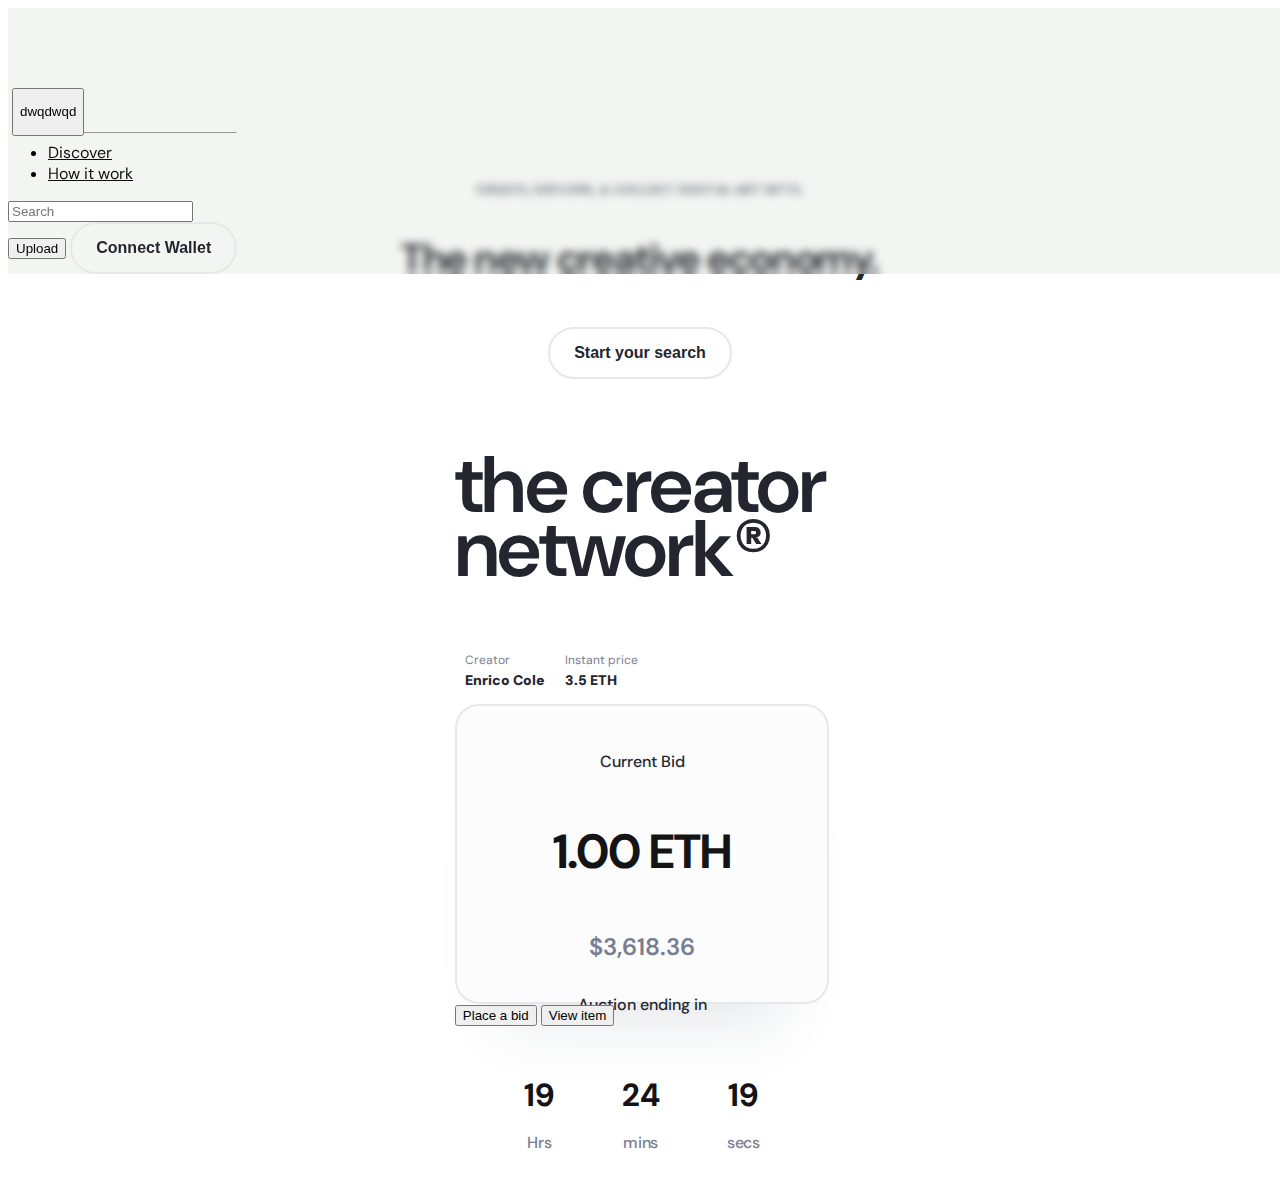
==== index.html @ a2cc5069 "burger menu" ====
<!doctype html>
<html lang="en">
<head>
    <meta charset="UTF-8">
    <meta name="viewport"
          content="width=device-width, user-scalable=no, initial-scale=1.0, maximum-scale=1.0, minimum-scale=1.0">
    <meta http-equiv="X-UA-Compatible" content="ie=edge">
    <title>Crypter</title>
    <link rel="stylesheet" href="css/bootstrap.min.css">
    <link href="https://fonts.googleapis.com/css2?family=DM+Sans:wght@400;500;700&family=Poppins:wght@100;200;300;400;500;600;700;800;900&display=swap" rel="stylesheet">
    <link rel="stylesheet" href="style.css">

</head>
<body>
<header>
    <div class="container">
        <div class="header">

        <nav class="navbar navbar-expand-md navbar-dark fixed-top ">
        <div class="container-fluid">
            <img src="./img/logo.svg" alt="">
            <button class="navbar-toggler " type="button"  data-bs-toggle="collapse" data-bs-target="#navbarCollapse" aria-controls="navbarCollapse" aria-expanded="false" aria-label="Toggle navigation" >
                <p class="p-2 bg-danger">dwqdwqd</p>
            </button>
            <div class="collapse navbar-collapse" id="navbarCollapse">
                <ul class="navbar-nav me-auto mb-2 mb-md-0">
                    <hr>
                    <li class="nav-item">
                        <a class="nav-link active" aria-current="page" href="#">Discover</a>
                    </li>
                    <li class="nav-item">
                        <a class="nav-link" href="#">How it work</a>
                    </li>

                </ul>
                <form class="d-flex" role="search">
                    <input class="form-control me-2" type="search" placeholder="Search" aria-label="Search">

                </form>
                <button type="button" class="btn m-2 btn-primary rounded-pill">Upload</button>
                <button type="button" class="btn-con btn-secondary rounded-pill">Connect Wallet</button>




            </div>
        </div>
    </nav>
        </div>

    </div>
</header>
<section id="hero">
    <div class="container">
        <div class="hero">
            <div class="hero--title mb-5">
               <p>Create, explore, & collect digital art NFTs.</p>
                <h1>The new creative economy.</h1>
                <button type="button" class="btn  rounded-pill"> Start your search</button>
            </div>
                <div class="row row-cols-1 row-cols-md-2 mb-3 text-center">
                    <div class="hero--blocks__img">
                        <img src="./img/hero.png" alt="">
                    </div>

                    <div class="col">
                        <div class=" hero--card">

                                        <h1>the creator <br>
                                            network®</h1>
                                        <div class="col--user p-4 ">

                                            <div class="col--user__users">
                                                <img src="img/hero-user.png" alt="">
                                                <p><span>Creator</span> <br>
                                                    Enrico Cole</p>


                                            </div>
                                            <div class="col--user__users">
                                                <img src="img/hero-logo-left.svg" alt="">
                                                <p><span>Instant price</span> <br>
                                                    3.5 ETH</p>


                                            </div>
                                        </div>
                                        <div class="col--currency">
                                            <h2>Current Bid</h2>
                                            <h3>1.00 ETH</h3>
                                            <h4>$3,618.36</h4>
                                            <h5>Auction ending in</h5>
                                            <div class="col--currency__current">
                                                <p>
                                                    19 <br>
                                                    <span>Hrs</span>

                                                </p>
                                                <p>
                                                    24 <br>
                                                    <span>mins</span>

                                                </p>
                                                <p>
                                                    19 <br>
                                                    <span>secs</span>

                                                </p>
                                            </div>


                                        </div>
                            <div class="d-grid gap-2 col-12 mx-auto">
                                <button class="btn btn-primary" type="button">Place a bid</button>
                                <button class="btn " type="button">View item</button>
                            </div>




                        </div>
                    </div>
                </div>
        </div>

    </div>
</section>




<script src="js/bootstrap.bundle.min.js"></script>
</body>
</html>
---- style.css ----
img {
  max-width: 100%;
}

body {
  font-family: "DM Sans", sans-serif;
}

.navbar-dark .navbar-nav .nav-link {
  color: rgba(0, 0, 0, 0.94);
}

.navbar-collapse {
  margin-top: -20px;
}

.show {
  transition: 0s;
  width: 100%;
  background: rgba(0, 0, 0, 0.14);
  backdrop-filter: blur(4px);
}

header {
  position: fixed;
  z-index: 99;
  width: 100%;
  background: rgba(173, 190, 166, 0.15);
  backdrop-filter: blur(4px);
  padding-top: 5rem;
  display: flex;
  align-items: center;
  justify-content: space-between;
}
header .container .header .btn-con {
  padding: 1em 1.5em;
  font-weight: 700;
  font-size: 1em;
  line-height: 16px;
  color: #23262F;
  border: 2px solid #E6E8EC;
  border-radius: 90px;
  background: transparent;
}
header .container .header--nav {
  display: flex;
  align-items: center;
  justify-content: center;
}
header .container .header--nav hr {
  width: 2px;
  height: 40px;
  background: #E6E8EC;
  border-radius: 2px;
}
header .container .header--nav a {
  text-decoration: none;
  color: #23262F;
  font-weight: 700;
  font-size: 14px;
  line-height: 16px;
}

#hero {
  padding-top: 10rem;
}
#hero .container .hero--title {
  display: flex;
  align-items: center;
  justify-content: center;
  flex-direction: column;
}
#hero .container .hero--title p {
  font-family: "Poppins", sans-serif;
  font-weight: 700;
  font-size: 0.8em;
  text-transform: uppercase;
  color: #777E91;
  margin-bottom: 0.5em;
}
#hero .container .hero--title h1 {
  font-weight: 700;
  font-size: 2.5em;
  text-align: center;
  letter-spacing: -0.01em;
  color: #23262F;
}
#hero .container .hero--title button {
  padding: 1em 1.5em;
  font-weight: 700;
  font-size: 1em;
  line-height: 16px;
  color: #23262F;
  border: 2px solid #E6E8EC;
  border-radius: 90px;
  background: transparent;
  margin-top: 1rem;
}
#hero .container .hero .col {
  display: flex;
  align-items: center;
  justify-content: flex-start;
  flex-direction: column;
}
#hero .container .hero .col--user {
  display: flex;
}
#hero .container .hero .col--user__users {
  display: flex;
  justify-content: center;
  align-items: flex-start;
}
#hero .container .hero .col--user__users p {
  font-weight: 900;
  font-size: 14px;
  color: #23262F;
  line-height: 20px;
  padding: 0px 10px;
}
#hero .container .hero .col--user__users p span {
  font-weight: 400;
  font-size: 12px;
  line-height: 20px;
  color: #777E91;
}
#hero .container .hero .col--currency {
  width: 100%;
  height: 296px;
  background: #FCFCFD;
  border: 2px solid #E6E8EC;
  box-shadow: 0 64px 64px -48px rgba(31, 47, 70, 0.12);
  border-radius: 24px;
}
#hero .container .hero .col--currency h2 {
  font-weight: 500;
  font-size: 16px;
  text-align: center;
  color: #23262F;
  padding-top: 2rem;
}
#hero .container .hero .col--currency h3 {
  font-weight: 700;
  font-size: 48px;
  text-align: center;
  letter-spacing: -0.02em;
  color: #141416;
}
#hero .container .hero .col--currency h4 {
  font-weight: 600;
  font-size: 24px;
  text-align: center;
  color: #777E91;
}
#hero .container .hero .col--currency h5 {
  font-weight: 500;
  font-size: 16px;
  text-align: center;
  color: #23262F;
}
#hero .container .hero .col--currency p {
  font-weight: 700;
  font-size: 32px;
  text-align: center;
  letter-spacing: -0.01em;
  color: #141416;
}
#hero .container .hero .col--currency p span {
  font-weight: 500;
  font-size: 16px;
  text-align: center;
  color: #777E91;
}
#hero .container .hero .col--currency__current {
  display: flex;
  align-items: center;
  justify-content: space-evenly;
}
#hero .container .hero--card h1 {
  font-weight: 600;
  font-size: 5rem;
  line-height: 64px;
  letter-spacing: -0.02em;
  color: #23262F;
}

/*# sourceMappingURL=style.css.map */
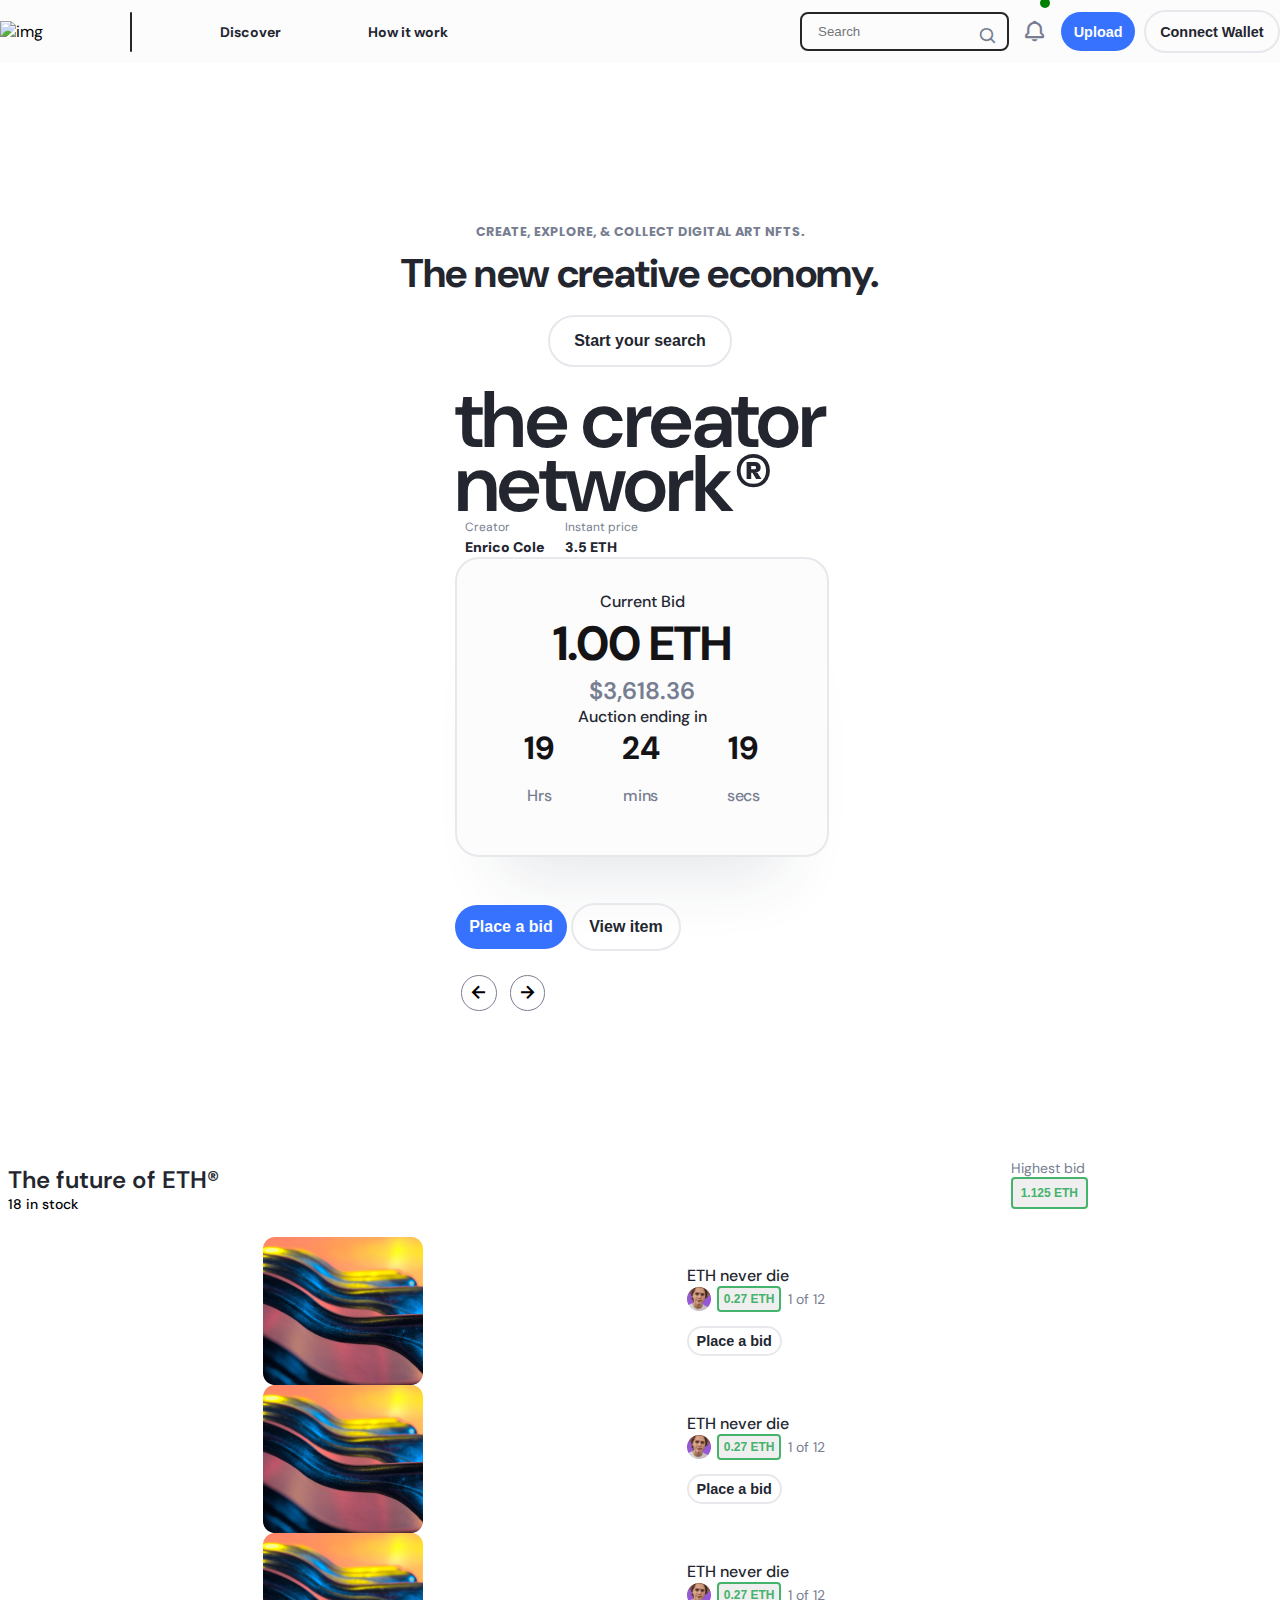
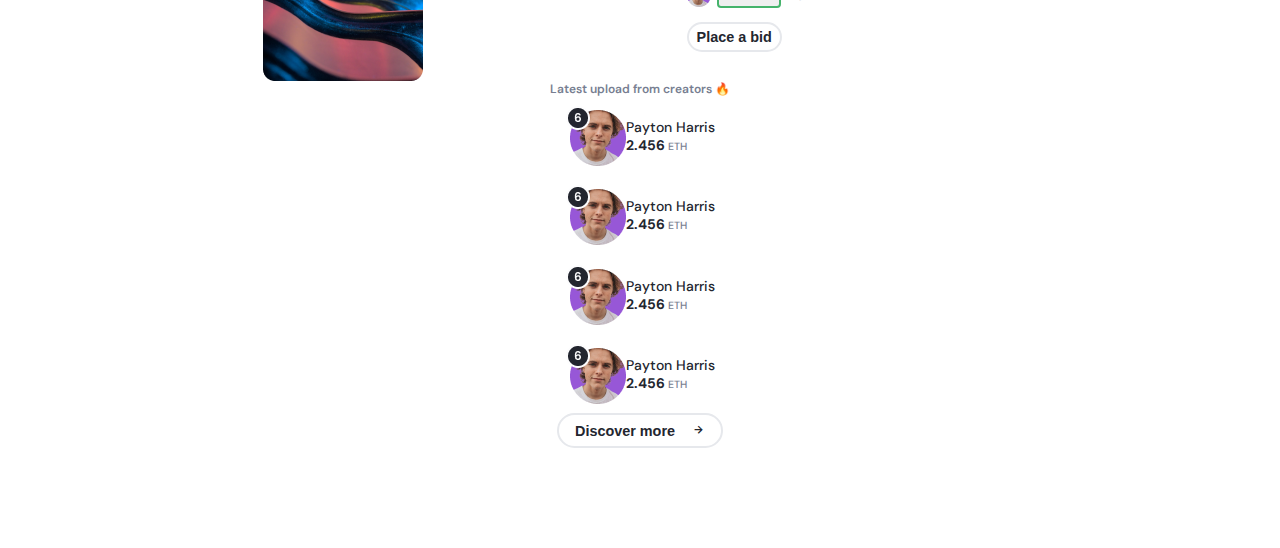
==== commit bf87b86d: "new section" ====
--- a/index.html
+++ b/index.html
@@ -7,47 +7,37 @@
     <meta http-equiv="X-UA-Compatible" content="ie=edge">
     <title>Crypter</title>
     <link rel="stylesheet" href="css/bootstrap.min.css">
+    <link href='https://unpkg.com/boxicons@2.1.4/css/boxicons.min.css' rel='stylesheet'>
     <link href="https://fonts.googleapis.com/css2?family=DM+Sans:wght@400;500;700&family=Poppins:wght@100;200;300;400;500;600;700;800;900&display=swap" rel="stylesheet">
     <link rel="stylesheet" href="style.css">
 
 </head>
 <body>
-<header>
+<header id="header">
     <div class="container">
         <div class="header">
-
-        <nav class="navbar navbar-expand-md navbar-dark fixed-top ">
-        <div class="container-fluid">
-            <img src="./img/logo.svg" alt="">
-            <button class="navbar-toggler " type="button"  data-bs-toggle="collapse" data-bs-target="#navbarCollapse" aria-controls="navbarCollapse" aria-expanded="false" aria-label="Toggle navigation" >
-                <p class="p-2 bg-danger">dwqdwqd</p>
-            </button>
-            <div class="collapse navbar-collapse" id="navbarCollapse">
-                <ul class="navbar-nav me-auto mb-2 mb-md-0">
+            <div class="header--left">
+                <img src="./img/logo.svg    " alt="img">
+                <hr>
+                <a href="">Discover</a>
+                <a href="">How it work</a>
+            </div>
+
+            <div class="header--nav">
+                <div class="header--nav__input" >
+                    <input type="text"  placeholder="Search">
+                    <i class='bx bx-search'></i>
+
+                </div>
+                <div class="header--nav__bell">
+                    <i class='bx bx-bell' ></i>
                     <hr>
-                    <li class="nav-item">
-                        <a class="nav-link active" aria-current="page" href="#">Discover</a>
-                    </li>
-                    <li class="nav-item">
-                        <a class="nav-link" href="#">How it work</a>
-                    </li>
-
-                </ul>
-                <form class="d-flex" role="search">
-                    <input class="form-control me-2" type="search" placeholder="Search" aria-label="Search">
-
-                </form>
-                <button type="button" class="btn m-2 btn-primary rounded-pill">Upload</button>
-                <button type="button" class="btn-con btn-secondary rounded-pill">Connect Wallet</button>
-
-
-
-
-            </div>
-        </div>
-    </nav>
-        </div>
-
+                </div>
+                <button class="header--nav__btn1">Upload</button>
+                <button class="header--nav__btn2">Connect Wallet</button>
+
+            </div>
+        </div>
     </div>
 </header>
 <section id="hero">
@@ -111,9 +101,13 @@
 
                                         </div>
                             <div class="d-grid gap-2 col-12 mx-auto">
-                                <button class="btn btn-primary" type="button">Place a bid</button>
-                                <button class="btn " type="button">View item</button>
+                                <button class="hero--card__btn1 ">Place a bid</button>
+                                <button class="hero--card__btn2 ">View item</button>
                             </div>
+                            <div class="hero--card__bx col-12 mx-auto ">
+                                <i class='bx bx-left-arrow-alt'></i>
+                                <i class='bx bx-right-arrow-alt' ></i>
+                            </div>
 
 
 
@@ -124,6 +118,131 @@
         </div>
 
     </div>
+</section>
+
+<section id="blocks">
+<div class="container">
+    <div class="row blocks ">
+
+        <div class="col-xl-5 col-md-12	col-lg-6 col-md-12  blocks--block1">
+            <img src="./img/block-1.png" alt="">
+            <div class="blocks--block1__user">
+                <div class="blocks--block1__user--users">
+                    <img src="img/hero-user.png" alt="">
+                    <div>
+                    <h1>The future of ETH®</h1>
+                    <h2>18 in stock</h2>
+                    </div>
+                </div>
+                <div class="blocks--block1__user--btn">
+                    <h6>Highest bid</h6>
+                    <button>1.125 ETH</button>
+                </div>
+
+
+
+            </div>
+
+        </div>
+            <div class="col-xl-4 col-lg-6 col-md-12 blocks--block2">
+                <div class="blocks--block2__cards d-flex">
+                    <img src="./img/block-2.png" alt="">
+                    <div class="blocks--block2__cards--card ">
+                        <h3>ETH never die</h3>
+                        <div class="blocks--block2__cards--card__flex  ">
+                            <img src="./img/block-card1.png" alt="">
+                            <button>0.27 ETH</button>
+                            <p>1 of 12</p>
+                        </div>
+                        <button class="btnEth-card">Place a bid</button>
+
+                    </div>
+
+
+                </div>
+                <div class="blocks--block2__cards mt-4 mb-4  d-flex">
+                    <img src="./img/block-2.png" alt="">
+                    <div class="blocks--block2__cards--card ">
+                        <h3>ETH never die</h3>
+                        <div class="blocks--block2__cards--card__flex  ">
+                            <img src="./img/block-card1.png" alt="">
+                            <button>0.27 ETH</button>
+                            <p>1 of 12</p>
+                        </div>
+                        <button class="btnEth-card">Place a bid</button>
+
+                    </div>
+
+
+                </div>
+                <div class="blocks--block2__cards d-flex">
+                    <img src="./img/block-2.png" alt="">
+                    <div class="blocks--block2__cards--card ">
+                        <h3>ETH never die</h3>
+                        <div class="blocks--block2__cards--card__flex  ">
+                            <img src="./img/block-card1.png" alt="">
+                            <button>0.27 ETH</button>
+                            <p>1 of 12</p>
+                        </div>
+                        <button class="btnEth-card">Place a bid</button>
+
+                    </div>
+
+
+                </div>
+
+
+            </div>
+
+            <div class="col-xl-3 col-lg-12 col-md-12">
+                <div class="blocks--block3">
+                    <h5>Latest upload from creators 🔥</h5>
+                    <div class="blocks--block3__cards">
+                        <img src="./img/blocks-block3-1.png" alt="">
+                        <div class="m-lg-3">
+                            <p>Payton Harris</p>
+                            <h6>2.456 <span>ETH</span></h6>
+                        </div>
+
+
+                        </div>
+                    <div class="blocks--block3__cards">
+                        <img src="./img/blocks-block3-1.png" alt="">
+                        <div class="m-lg-3">
+                            <p>Payton Harris</p>
+                            <h6>2.456 <span>ETH</span></h6>
+                        </div>
+
+                    </div>
+                    <div class="blocks--block3__cards">
+                        <img src="./img/blocks-block3-1.png" alt="">
+                        <div class="m-lg-3">
+                            <p>Payton Harris</p>
+                            <h6>2.456 <span>ETH</span></h6>
+                        </div>
+
+                    </div>
+                    <div class="blocks--block3__cards">
+                        <img src="./img/blocks-block3-1.png" alt="">
+                        <div class="m-lg-3">
+                            <p>Payton Harris</p>
+                            <h6>2.456 <span>ETH</span></h6>
+                        </div>
+
+                    </div>
+                    <button>Discover more <i class='bx bx-right-arrow-alt'></i></button>
+
+                </div>
+                </div>
+            </div>
+        </div>
+
+
+
+    </div>
+</div>
+
+
 </section>
 
 
--- a/style.css
+++ b/style.css
@@ -1,64 +1,124 @@
+* {
+  margin: 0;
+  padding: 0;
+  border: none;
+}
+
+a {
+  text-decoration: none;
+}
+
+body {
+  font-family: "DM Sans", sans-serif;
+  overflow-x: hidden;
+}
+
+button {
+  cursor: pointer;
+}
+
+input {
+  outline: none;
+}
+
+html {
+  scroll-behavior: smooth;
+}
+
 img {
   max-width: 100%;
 }
 
-body {
-  font-family: "DM Sans", sans-serif;
-}
-
-.navbar-dark .navbar-nav .nav-link {
-  color: rgba(0, 0, 0, 0.94);
-}
-
-.navbar-collapse {
-  margin-top: -20px;
-}
-
-.show {
-  transition: 0s;
-  width: 100%;
-  background: rgba(0, 0, 0, 0.14);
-  backdrop-filter: blur(4px);
-}
-
-header {
-  position: fixed;
-  z-index: 99;
-  width: 100%;
-  background: rgba(173, 190, 166, 0.15);
-  backdrop-filter: blur(4px);
-  padding-top: 5rem;
+img {
+  max-width: 100%;
+}
+
+#header {
+  background: #FCFCFD;
+}
+#header .container .header {
+  padding: 10px 0;
   display: flex;
   align-items: center;
   justify-content: space-between;
 }
-header .container .header .btn-con {
-  padding: 1em 1.5em;
-  font-weight: 700;
-  font-size: 1em;
-  line-height: 16px;
-  color: #23262F;
-  border: 2px solid #E6E8EC;
-  border-radius: 90px;
-  background: transparent;
-}
-header .container .header--nav {
-  display: flex;
-  align-items: center;
-  justify-content: center;
-}
-header .container .header--nav hr {
+#header .container .header--left {
+  display: flex;
+  align-items: center;
+  justify-content: space-between;
+  width: 28rem;
+}
+#header .container .header--left hr {
   width: 2px;
   height: 40px;
-  background: #E6E8EC;
+  background: rgba(0, 0, 0, 0.85);
   border-radius: 2px;
 }
-header .container .header--nav a {
-  text-decoration: none;
+#header .container .header--left a {
   color: #23262F;
   font-weight: 700;
   font-size: 14px;
   line-height: 16px;
+}
+#header .container .header--nav {
+  display: flex;
+  align-items: center;
+  justify-content: space-between;
+  width: 30rem;
+}
+#header .container .header--nav__input {
+  position: relative;
+}
+#header .container .header--nav__input input {
+  background: transparent;
+  border: 2px solid rgba(0, 0, 0, 0.85);
+  border-radius: 8px;
+  padding: 10px 12px 10px 16px;
+}
+#header .container .header--nav__input .bx {
+  color: #777E91;
+  font-size: 20px;
+  position: absolute;
+  right: 11px;
+  top: 14px;
+}
+#header .container .header--nav__bell {
+  margin: 0px 5px;
+  position: relative;
+  display: flex;
+  align-items: center;
+  justify-content: center;
+}
+#header .container .header--nav__bell hr {
+  position: absolute;
+  top: -21px;
+  left: 18px;
+  width: 10px;
+  height: 10px;
+  background: green;
+  border-radius: 50%;
+}
+#header .container .header--nav__bell .bx {
+  color: #777E91;
+  font-size: 25px;
+}
+#header .container .header--nav__btn1 {
+  padding: 0.8em 0.9em;
+  background: #3772FF;
+  border-radius: 90px;
+  font-weight: 700;
+  font-size: 0.9em;
+  color: #FCFCFD;
+}
+#header .container .header--nav__btn2 {
+  font-weight: 700;
+  font-size: 0.9em;
+  color: #23262F;
+  padding: 0;
+  border: 2px solid #E6E8EC;
+  border-radius: 90px;
+  background: transparent;
+  padding: 0.8em 1em;
 }
 
 #hero {
@@ -174,6 +234,42 @@
   display: flex;
   align-items: center;
   justify-content: space-evenly;
+}
+#hero .container .hero--card__btn1 {
+  padding: 0.8em 0.9em;
+  background: #3772FF;
+  border-radius: 90px;
+  font-weight: 700;
+  font-size: 0.9em;
+  color: #FCFCFD;
+  font-size: 1rem;
+  margin-top: 3rem;
+}
+#hero .container .hero--card__btn2 {
+  font-weight: 700;
+  font-size: 0.9em;
+  color: #23262F;
+  padding: 0;
+  border: 2px solid #E6E8EC;
+  border-radius: 90px;
+  background: transparent;
+  padding: 0.8em 1em;
+  font-size: 1rem;
+  margin-top: 0.4rem;
+}
+#hero .container .hero--card__bx {
+  display: flex;
+  align-items: flex-start;
+  justify-content: flex-start;
+  margin-top: 1.5rem;
+}
+#hero .container .hero--card__bx i {
+  padding: 0.3rem 0.3rem;
+  border: 1px solid #777E91;
+  font-size: 1.5rem;
+  background: transparent;
+  border-radius: 50%;
+  margin: 0px 0.4rem;
 }
 #hero .container .hero--card h1 {
   font-weight: 600;
@@ -183,4 +279,153 @@
   color: #23262F;
 }
 
+#blocks .container .blocks {
+  margin: 100px 0;
+}
+#blocks .container .blocks--block1__user {
+  display: flex;
+  align-items: center;
+  justify-content: space-between;
+  width: 85%;
+}
+#blocks .container .blocks--block1__user--users {
+  display: flex;
+  align-items: center;
+}
+#blocks .container .blocks--block1__user--users div {
+  margin: 0 0 1.5rem 0.5rem;
+}
+#blocks .container .blocks--block1__user--users div h1 {
+  font-weight: 600;
+  font-size: 1.5rem;
+  color: #23262F;
+  margin-top: 2rem;
+}
+#blocks .container .blocks--block1__user--users div h2 {
+  font-weight: 500;
+  font-size: 0.875rem;
+}
+#blocks .container .blocks--block1__user--btn h6 {
+  font-weight: 400;
+  font-size: 0.875rem;
+  color: #777E91;
+}
+#blocks .container .blocks--block1__user--btn button {
+  font-weight: 700;
+  font-size: 12px;
+  line-height: 12px;
+  text-transform: uppercase;
+  color: #45B36B;
+  border: 2px solid #45B36B;
+  border-radius: 4px;
+  padding: 0.3rem;
+  padding: 0.5rem;
+}
+#blocks .container .blocks--block2__cards {
+  display: flex;
+  align-items: center;
+  justify-content: space-around;
+  justify-content: space-evenly;
+  width: 85%;
+}
+#blocks .container .blocks--block2__cards--card {
+  display: flex;
+  align-items: center;
+  justify-content: center;
+  flex-direction: column;
+  align-items: flex-start;
+}
+#blocks .container .blocks--block2__cards--card h3 {
+  font-weight: 500;
+  font-size: 1rem;
+  color: #23262F;
+}
+#blocks .container .blocks--block2__cards--card__flex {
+  padding: 0 0 0.9rem 0;
+  display: flex;
+  align-items: center;
+  justify-content: center;
+}
+#blocks .container .blocks--block2__cards--card__flex button {
+  font-weight: 700;
+  font-size: 12px;
+  line-height: 12px;
+  text-transform: uppercase;
+  color: #45B36B;
+  border: 2px solid #45B36B;
+  border-radius: 4px;
+  padding: 0.3rem;
+  padding: 0.3rem;
+  margin: 0 0.4rem;
+}
+#blocks .container .blocks--block2__cards--card__flex p {
+  margin-bottom: 0rem;
+  font-weight: 400;
+  font-size: 0.875rem;
+  color: #777E91;
+}
+#blocks .container .blocks--block2__cards--card .btnEth-card:hover {
+  background: #0a53be;
+  color: white;
+}
+#blocks .container .blocks--block2__cards--card .btnEth-card {
+  font-weight: 700;
+  font-size: 0.9em;
+  color: #23262F;
+  padding: 0;
+  border: 2px solid #E6E8EC;
+  border-radius: 90px;
+  background: transparent;
+  padding: 0.3rem 0.5rem;
+}
+#blocks .container .blocks--block3 {
+  display: flex;
+  align-items: center;
+  justify-content: center;
+  flex-direction: column;
+}
+#blocks .container .blocks--block3 h5 {
+  font-weight: 600;
+  font-size: 0.75em;
+  color: #777E91;
+}
+#blocks .container .blocks--block3__cards {
+  display: flex;
+  align-items: center;
+  justify-content: center;
+  margin: 0.6rem 0;
+}
+#blocks .container .blocks--block3__cards div p {
+  font-weight: 500;
+  font-size: 0.875em;
+  color: #23262F;
+  margin-bottom: 0;
+}
+#blocks .container .blocks--block3__cards div h6 {
+  font-weight: 700;
+  font-size: 0.875em;
+  color: #23262F;
+}
+#blocks .container .blocks--block3__cards div h6 span {
+  font-weight: 500;
+  font-size: 0.75em;
+  color: #777E91;
+}
+#blocks .container .blocks--block3 button {
+  display: flex;
+  align-items: center;
+  justify-content: space-between;
+  font-weight: 700;
+  font-size: 0.9em;
+  color: #23262F;
+  padding: 0;
+  border: 2px solid #E6E8EC;
+  border-radius: 90px;
+  background: transparent;
+  padding: 0.5em 1.1em;
+}
+#blocks .container .blocks--block3 button i {
+  margin-left: 1rem;
+}
+
 /*# sourceMappingURL=style.css.map */
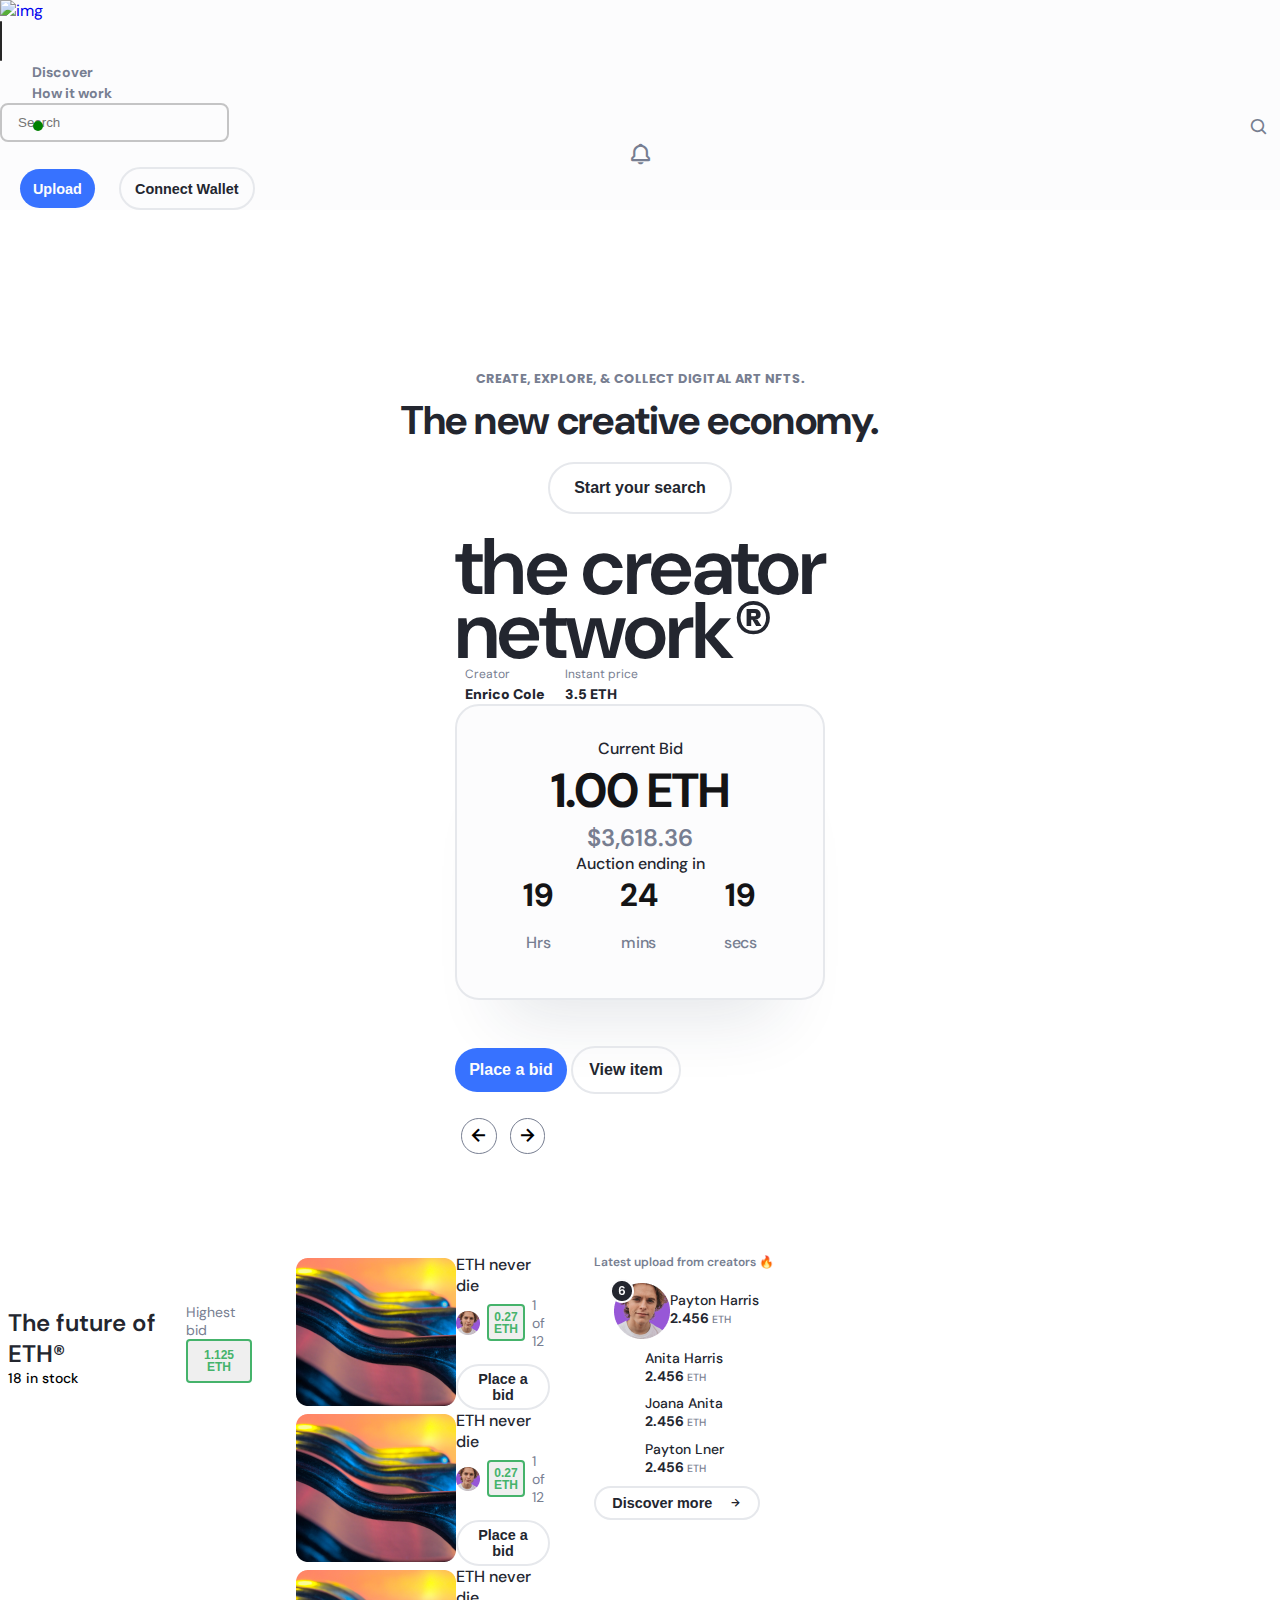
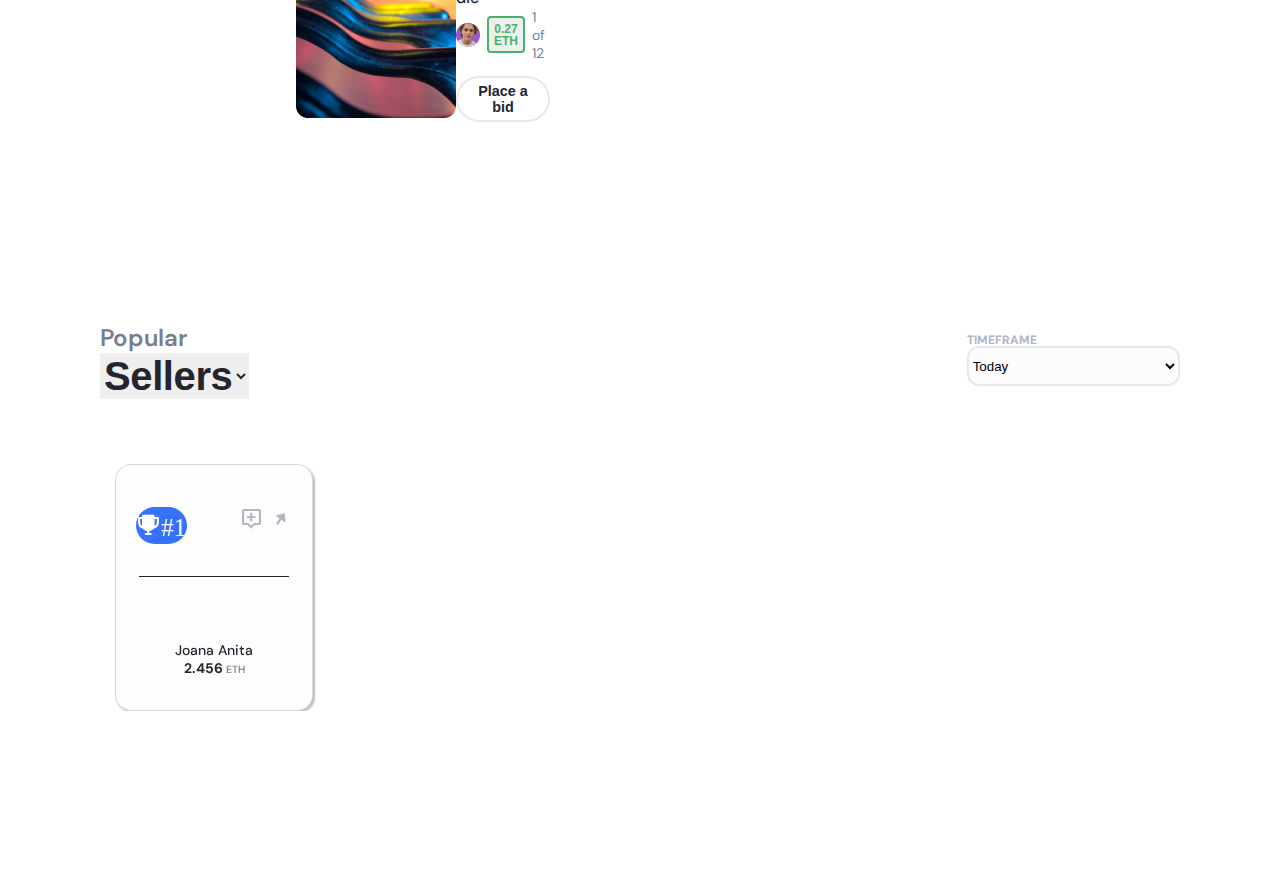
==== commit ebc73213: "new section" ====
--- a/index.html
+++ b/index.html
@@ -9,34 +9,51 @@
     <link rel="stylesheet" href="css/bootstrap.min.css">
     <link href='https://unpkg.com/boxicons@2.1.4/css/boxicons.min.css' rel='stylesheet'>
     <link href="https://fonts.googleapis.com/css2?family=DM+Sans:wght@400;500;700&family=Poppins:wght@100;200;300;400;500;600;700;800;900&display=swap" rel="stylesheet">
+    <link rel="stylesheet" href="https://cdn.jsdelivr.net/npm/swiper@9/swiper-bundle.min.css" />
     <link rel="stylesheet" href="style.css">
+    <link rel="stylesheet" href="media.css">
+
 
 </head>
 <body>
+
 <header id="header">
-    <div class="container">
-        <div class="header">
-            <div class="header--left">
-                <img src="./img/logo.svg    " alt="img">
-                <hr>
-                <a href="">Discover</a>
-                <a href="">How it work</a>
-            </div>
-
-            <div class="header--nav">
-                <div class="header--nav__input" >
-                    <input type="text"  placeholder="Search">
-                    <i class='bx bx-search'></i>
-
-                </div>
-                <div class="header--nav__bell">
-                    <i class='bx bx-bell' ></i>
-                    <hr>
-                </div>
-                <button class="header--nav__btn1">Upload</button>
-                <button class="header--nav__btn2">Connect Wallet</button>
-
-            </div>
+            <nav class="navbar navbar-expand-md navbar-dark" aria-label="Fourth navbar example">
+                <div class="container-fluid">
+                    <a class="navbar-brand" href="#"> <img src="./img/logo.svg" alt="img"></a>
+                    <button class="navbar-toggler" type="button" data-bs-toggle="collapse" data-bs-target="#navbarsExample04" aria-controls="navbarsExample04" aria-expanded="false" aria-label="Toggle navigation">
+                        <span class="navbar-toggler-icon"></span>
+                    </button>
+                    <div class="collapse navbar-collapse" id="navbarsExample04">
+                        <hr class="navbar__hr" >
+
+                        <ul class="navbar-nav me-auto mb-2 mb-md-0">
+                            <li class="navbar--nav">
+                                <a href="#">Discover</a>
+                            </li>
+                            <li class="navbar--nav">
+                                <a href="#">How it work</a>
+                            </li>
+                        </ul>
+
+
+
+                        <div class="navbar--input" >
+                         <input type="text" placeholder="Search">
+                         <i class='bx bx-search'></i>
+                         </div>
+                        <div class="navbar--bell">
+                            <i class='bx bx-bell' ></i>
+                            <hr>
+                        </div>
+
+                        <button class="navbar__btn1">Upload</button>
+                        <button class="navbar__btn2">Connect Wallet</button>
+                    </div>
+                </div>
+            </nav>
+
+
         </div>
     </div>
 </header>
@@ -71,6 +88,7 @@
                                                 <img src="img/hero-logo-left.svg" alt="">
                                                 <p><span>Instant price</span> <br>
                                                     3.5 ETH</p>
+
 
 
                                             </div>
@@ -119,7 +137,6 @@
 
     </div>
 </section>
-
 <section id="blocks">
 <div class="container">
     <div class="row blocks ">
@@ -193,9 +210,8 @@
 
 
             </div>
-
-            <div class="col-xl-3 col-lg-12 col-md-12">
-                <div class="blocks--block3">
+            <div class=" col-xl-3 col-lg-12 col-md-12 blocks--block3">
+                <div >
                     <h5>Latest upload from creators 🔥</h5>
                     <div class="blocks--block3__cards">
                         <img src="./img/blocks-block3-1.png" alt="">
@@ -207,25 +223,25 @@
 
                         </div>
                     <div class="blocks--block3__cards">
-                        <img src="./img/blocks-block3-1.png" alt="">
+                        <img src="./img/blocks-block3-2.png" alt="">
                         <div class="m-lg-3">
-                            <p>Payton Harris</p>
+                            <p>Anita Harris</p>
                             <h6>2.456 <span>ETH</span></h6>
                         </div>
 
                     </div>
                     <div class="blocks--block3__cards">
-                        <img src="./img/blocks-block3-1.png" alt="">
+                        <img src="./img/blocks-block3-3.png" alt="">
                         <div class="m-lg-3">
-                            <p>Payton Harris</p>
+                            <p>Joana Anita</p>
                             <h6>2.456 <span>ETH</span></h6>
                         </div>
 
                     </div>
                     <div class="blocks--block3__cards">
-                        <img src="./img/blocks-block3-1.png" alt="">
+                        <img src="./img/blocks-block3-4.png" alt="">
                         <div class="m-lg-3">
-                            <p>Payton Harris</p>
+                            <p>Payton Lner</p>
                             <h6>2.456 <span>ETH</span></h6>
                         </div>
 
@@ -244,10 +260,140 @@
 
 
 </section>
+<section id="popular">
+    <div class="container">
+        <div class="popular">
+            <div class="popular--title  ">
+                <div class="popular--title__sellers  ">
+                    <h2>Popular</h2>
+                    <select>
+                        <option>Sellers</option>
+                    </select>
+                </div>
+            <div class="popular--title__select  " >
+                <h2>timeframe</h2>
+                <select>
+                    <option>Today</option>
+                </select>
+
+        </div>
+    </div>
+            <div class="popular--card ">
+                <div class="swiper mySwiper">
+                    <div class="swiper-wrapper">
+                        <div class="swiper-slide">
+                            <div class="popular--card__cards ">
+                            <div class="popular--card__cards--i">
+                                <i class='bx bxs-trophy text-light fs-6'>#1</i>
+                                <div>
+                                    <i class='bx bx-message-alt-add m-l'></i>
+                                    <i class='bx bxs-up-arrow-alt' ></i>
+                                </div>
+                            </div>
+                            <hr>
+                            <img src="./img/popular--1.png" alt="">
+                            <div class="m-lg-3">
+                                <p>Joana Anita</p>
+                                <h6>2.456 <span>ETH</span></h6>
+                            </div>
+                        </div></div>
+                        <div class="swiper-slide">
+                            <div class="popular--card__cards ">
+                            <div class="popular--card__cards--i">
+                                <i class='bx bx-color text-light fs-6'>#2</i>
+                                <div>
+                                    <i class='bx bx-message-alt-add m-l'></i>
+                                    <i class='bx bxs-up-arrow-alt' ></i>
+                                </div>
+                            </div>
+                            <hr>
+                            <img src="./img/popular--2.png" alt="">
+                            <div class="m-lg-3">
+                                <p>Joana Anita</p>
+                                <h6>2.456 <span>ETH</span></h6>
+                            </div>
+                        </div></div>
+                        <div class="swiper-slide">
+                            <div class="popular--card__cards ">
+                            <div class="popular--card__cards--i">
+                                <i class='bx bxs-bolt text-light fs-6 d-flex '>#3</i>
+                                <div>
+                                    <i class='bx bx-message-alt-add m-l'></i>
+                                    <i class='bx bxs-up-arrow-alt' ></i>
+                                </div>
+                            </div>
+                            <hr>
+                            <img src="./img/popular--3.png" alt="">
+                            <div class="m-lg-3">
+                                <p>Joana Anita</p>
+                                <h6>2.456 <span>ETH</span></h6>
+                            </div>
+                        </div></div>
+                        <div class="swiper-slide">
+                            <div class="popular--card__cards ">
+                            <div class="popular--card__cards--i">
+                                <i class='bx bxs-chevron-up-circle text-light fs-6'>#4</i>
+                                <div>
+                                    <i class='bx bx-message-alt-add m-l'></i>
+                                    <i class='bx bxs-up-arrow-alt' ></i>
+                                </div>
+                            </div>
+                            <hr>
+                            <img src="./img/popular--4.png" alt="">
+                            <div class="m-lg-3">
+                                <p>Joana Anita</p>
+                                <h6>2.456 <span>ETH</span></h6>
+                            </div>
+                        </div></div>
+                        <div class="swiper-slide">
+                            <div class="popular--card__cards ">
+                                <div class="popular--card__cards--i">
+                                    <i class='bx bxs-trophy text-light fs-6'>#1</i>
+                                    <div>
+                                        <i class='bx bx-message-alt-add m-l'></i>
+                                        <i class='bx bxs-up-arrow-alt' ></i>
+                                    </div>
+                                </div>
+                                <hr>
+                                <img src="./img/popular--1.png" alt="">
+                                <div class="m-lg-3">
+                                    <p>Joana Anita</p>
+                                    <h6>2.456 <span>ETH</span></h6>
+                                </div>
+                            </div></div>
+                        <div class="swiper-slide">
+                            <div class="popular--card__cards ">
+                                <div class="popular--card__cards--i">
+                                    <i class='bx bx-color text-light fs-6'>#2</i>
+                                    <div>
+                                        <i class='bx bx-message-alt-add m-l'></i>
+                                        <i class='bx bxs-up-arrow-alt' ></i>
+                                    </div>
+                                </div>
+                                <hr>
+                                <img src="./img/popular--2.png" alt="">
+                                <div class="m-lg-3">
+                                    <p>Joana Anita</p>
+                                    <h6>2.456 <span>ETH</span></h6>
+                                </div>
+                            </div></div>
+
+
+
+                    </div>
+                </div>
+                </div>
+            </div>
+            </div>
+</section>
 
 
 
 
 <script src="js/bootstrap.bundle.min.js"></script>
+<script src="https://cdn.jsdelivr.net/npm/swiper@9/swiper-bundle.min.js"></script>
+
+<script src="js/script.js"></script>
+
 </body>
 </html>--- a/style.css
+++ b/style.css
@@ -1,7 +1,9 @@
 * {
   margin: 0;
   padding: 0;
+  box-sizing: border-box;
   border: none;
+  outline: none;
 }
 
 a {
@@ -29,67 +31,61 @@
   max-width: 100%;
 }
 
-img {
-  max-width: 100%;
+p {
+  margin: 0;
+  padding: 0;
 }
 
 #header {
   background: #FCFCFD;
 }
-#header .container .header {
-  padding: 10px 0;
-  display: flex;
-  align-items: center;
-  justify-content: space-between;
-}
-#header .container .header--left {
-  display: flex;
-  align-items: center;
-  justify-content: space-between;
-  width: 28rem;
-}
-#header .container .header--left hr {
-  width: 2px;
-  height: 40px;
-  background: rgba(0, 0, 0, 0.85);
-  border-radius: 2px;
-}
-#header .container .header--left a {
-  color: #23262F;
-  font-weight: 700;
-  font-size: 14px;
-  line-height: 16px;
-}
-#header .container .header--nav {
-  display: flex;
-  align-items: center;
-  justify-content: space-between;
-  width: 30rem;
-}
-#header .container .header--nav__input {
+#header .navbar--input {
   position: relative;
 }
-#header .container .header--nav__input input {
-  background: transparent;
-  border: 2px solid rgba(0, 0, 0, 0.85);
+#header .navbar--input input {
+  background: transparent;
+  border: 2px solid rgba(0, 0, 0, 0.22);
   border-radius: 8px;
-  padding: 10px 12px 10px 16px;
-}
-#header .container .header--nav__input .bx {
+  padding: 10px 32px 10px 16px;
+}
+#header .navbar--input .bx {
   color: #777E91;
   font-size: 20px;
   position: absolute;
   right: 11px;
   top: 14px;
 }
-#header .container .header--nav__bell {
-  margin: 0px 5px;
+#header .navbar__btn1 {
+  padding: 0.8em 0.9em;
+  background: #3772FF;
+  border-radius: 90px;
+  font-weight: 700;
+  font-size: 0.9em;
+  color: #FCFCFD;
+  margin: 0px 20px;
+}
+#header .navbar__btn2 {
+  font-weight: 700;
+  font-size: 0.9em;
+  color: #23262F;
+  padding: 0;
+  border: 2px solid #E6E8EC;
+  border-radius: 90px;
+  background: transparent;
+  padding: 0.8em 1em;
+}
+#header .navbar--bell {
+  margin: 0px 15px;
   position: relative;
   display: flex;
   align-items: center;
   justify-content: center;
 }
-#header .container .header--nav__bell hr {
+#header .navbar--bell i {
+  color: #777E91;
+  font-size: 25px;
+}
+#header .navbar--bell hr {
   position: absolute;
   top: -21px;
   left: 18px;
@@ -98,63 +94,28 @@
   background: green;
   border-radius: 50%;
 }
-#header .container .header--nav__bell .bx {
-  color: #777E91;
-  font-size: 25px;
-}
-#header .container .header--nav__btn1 {
-  padding: 0.8em 0.9em;
-  background: #3772FF;
-  border-radius: 90px;
-  font-weight: 700;
-  font-size: 0.9em;
-  color: #FCFCFD;
-}
-#header .container .header--nav__btn2 {
-  font-weight: 700;
-  font-size: 0.9em;
-  color: #23262F;
-  padding: 0;
-  border: 2px solid #E6E8EC;
-  border-radius: 90px;
-  background: transparent;
-  padding: 0.8em 1em;
+#header .navbar__hr {
+  width: 2px;
+  height: 40px;
+  background: rgba(0, 0, 0, 0.85);
+  border-radius: 2px;
+}
+#header .navbar--nav a {
+  color: #777E91;
+  font-weight: 700;
+  font-size: 14px;
+  line-height: 16px;
+  margin-left: 2rem;
+}
+#header .navbar--nav a:hover {
+  color: #23262F;
+}
+#header .navbar .navbar-toggler {
+  background: rgba(0, 0, 0, 0.15);
 }
 
 #hero {
   padding-top: 10rem;
-}
-#hero .container .hero--title {
-  display: flex;
-  align-items: center;
-  justify-content: center;
-  flex-direction: column;
-}
-#hero .container .hero--title p {
-  font-family: "Poppins", sans-serif;
-  font-weight: 700;
-  font-size: 0.8em;
-  text-transform: uppercase;
-  color: #777E91;
-  margin-bottom: 0.5em;
-}
-#hero .container .hero--title h1 {
-  font-weight: 700;
-  font-size: 2.5em;
-  text-align: center;
-  letter-spacing: -0.01em;
-  color: #23262F;
-}
-#hero .container .hero--title button {
-  padding: 1em 1.5em;
-  font-weight: 700;
-  font-size: 1em;
-  line-height: 16px;
-  color: #23262F;
-  border: 2px solid #E6E8EC;
-  border-radius: 90px;
-  background: transparent;
-  margin-top: 1rem;
 }
 #hero .container .hero .col {
   display: flex;
@@ -278,9 +239,43 @@
   letter-spacing: -0.02em;
   color: #23262F;
 }
+#hero .container .hero--title {
+  display: flex;
+  align-items: center;
+  justify-content: center;
+  flex-direction: column;
+}
+#hero .container .hero--title p {
+  font-family: "Poppins", sans-serif;
+  font-weight: 700;
+  font-size: 0.8em;
+  text-transform: uppercase;
+  color: #777E91;
+  margin-bottom: 0.5em;
+}
+#hero .container .hero--title h1 {
+  font-weight: 700;
+  font-size: 2.5em;
+  text-align: center;
+  letter-spacing: -0.01em;
+  color: #23262F;
+}
+#hero .container .hero--title button {
+  padding: 1em 1.5em;
+  font-weight: 700;
+  font-size: 1em;
+  line-height: 16px;
+  color: #23262F;
+  border: 2px solid #E6E8EC;
+  border-radius: 90px;
+  background: transparent;
+  margin-top: 1rem;
+}
 
 #blocks .container .blocks {
   margin: 100px 0;
+  display: flex;
+  align-items: flex-start;
 }
 #blocks .container .blocks--block1__user {
   display: flex;
@@ -380,9 +375,7 @@
 }
 #blocks .container .blocks--block3 {
   display: flex;
-  align-items: center;
-  justify-content: center;
-  flex-direction: column;
+  justify-content: flex-start;
 }
 #blocks .container .blocks--block3 h5 {
   font-weight: 600;
@@ -428,4 +421,126 @@
   margin-left: 1rem;
 }
 
+#popular {
+  padding: 100px;
+}
+#popular .popular--title {
+  display: flex;
+  align-items: center;
+  justify-content: space-between;
+}
+#popular .popular--title__sellers h2 {
+  font-weight: 600;
+  font-size: 1.5em;
+  color: #777E91;
+}
+#popular .popular--title__sellers select {
+  font-weight: 700;
+  font-size: 2.5em;
+  letter-spacing: -0.01em;
+  color: #23262F;
+  outline: none;
+}
+#popular .popular--title__select h2 {
+  font-weight: 700;
+  font-size: 12px;
+  line-height: 12px;
+  text-transform: uppercase;
+  color: #B1B5C4;
+}
+#popular .popular--title__select select {
+  width: 16em;
+  height: 3em;
+  background: #FCFCFD;
+  border: 2px solid #E6E8EC;
+  border-radius: 12px;
+}
+#popular .popular--card {
+  margin: 65px 0;
+}
+#popular .popular--card__cards {
+  margin-left: 15px;
+  width: 198.4px;
+  height: 247px;
+  background: #fdfdfe;
+  border-radius: 16px;
+  box-shadow: 2px 2px 2px rgba(0, 0, 0, 0.25);
+  border: 1px solid rgba(0, 0, 0, 0.14);
+  display: flex;
+  align-items: center;
+  justify-content: center;
+  flex-direction: column;
+  justify-content: space-evenly;
+}
+#popular .popular--card__cards--i {
+  margin: 10px 0 0 0;
+  display: flex;
+  align-items: center;
+  justify-content: space-between;
+  width: 80%;
+  align-items: flex-start;
+}
+#popular .popular--card__cards--i .text-light {
+  display: flex;
+  align-items: center;
+  justify-content: center;
+  width: 51px;
+  height: 1.5em;
+  color: white;
+  background: #3772FF;
+  border-radius: 1.5em;
+}
+#popular .popular--card__cards--i .bx-color {
+  background: #9757D7;
+}
+#popular .popular--card__cards--i .bxs-bolt {
+  background: #45B36B;
+}
+#popular .popular--card__cards--i .bxs-chevron-up-circle {
+  background: #23262F;
+}
+#popular .popular--card__cards--i i {
+  color: #B1B5C4;
+  font-size: 25px;
+}
+#popular .popular--card__cards--i .bxs-up-arrow-alt {
+  rotate: 35deg;
+}
+#popular .popular--card__cards hr {
+  width: 150.4px;
+  height: 1px;
+  margin: 0;
+  background: rgba(0, 0, 0, 0.85);
+}
+#popular .popular--card__cards div p {
+  font-weight: 500;
+  font-size: 0.875em;
+  color: #23262F;
+  margin-bottom: 0;
+  text-align: center;
+}
+#popular .popular--card__cards div h6 {
+  font-weight: 700;
+  font-size: 0.875em;
+  color: #23262F;
+  text-align: center;
+}
+#popular .popular--card__cards div h6 span {
+  font-weight: 500;
+  font-size: 0.75em;
+  color: #777E91;
+}
+#popular .popular--card__cards div .swiper {
+  width: 100%;
+  height: 100%;
+}
+#popular .popular--card__cards div .swiper-slide {
+  text-align: center;
+  font-size: 18px;
+  background: #fff;
+  display: flex;
+  justify-content: center;
+  align-items: center;
+}
+
 /*# sourceMappingURL=style.css.map */
--- a/media.css
+++ b/media.css
@@ -0,0 +1,88 @@
+@media (max-width: 1200px) {
+  #hero .container .hero .col .hero--card h1 {
+    font-size: 3.7em;
+    line-height: 46px;
+  }
+  #hero .container .hero .col .hero--card .p-4 {
+    padding: 0.5rem !important;
+  }
+  #hero .container .hero .col .hero--card__btn1 {
+    padding: 0.5em 0.5em;
+    font-size: 0.9em;
+    margin-top: 1em;
+  }
+  #hero .container .hero .col .hero--card__btn2 {
+    padding: 0.5em 0.5em;
+    font-size: 0.9em;
+    margin-top: 0.2em;
+  }
+  #hero .container .hero .col .col--currency {
+    height: 260px;
+  }
+  #hero .container .hero .col .col--currency h3 {
+    font-size: 44px;
+    margin-bottom: 0;
+  }
+  #hero .container .hero .col .col--currency h2 {
+    font-size: 14px;
+    padding-top: 0.5em;
+  }
+  #hero .container .hero .col .col--currency h4 {
+    font-size: 22px;
+    margin-bottom: 0.3em;
+  }
+  #hero .container .hero .col .col--currency__current p {
+    font-size: 29px;
+  }
+}
+@media (max-width: 1024px) {
+  #blocks .container .blocks--block3__flex div {
+    display: flex;
+  }
+  #blocks .container .blocks--block3 button {
+    display: none;
+  }
+}
+@media (max-width: 992px) {
+  .navbar-nav {
+    display: none;
+  }
+  .navbar__hr {
+    display: none;
+  }
+  #hero .container .hero--card {
+    margin-top: 50px;
+  }
+  #hero .container .hero--card__bx {
+    align-items: flex-start;
+    justify-content: center;
+  }
+  #blocks .container .blocks--block3 button {
+    display: none;
+  }
+}
+@media (max-width: 767px) {
+  .navbar-nav {
+    display: block;
+  }
+  .navbar--bell i {
+    display: none;
+  }
+  .navbar--bell hr {
+    display: none;
+  }
+  .navbar--input {
+    margin: 1em 0 1.5em 1.5em;
+  }
+  .navbar--input i {
+    left: 187px;
+  }
+}
+@media (max-width: 568px) {
+  #popular .container .popular--title {
+    align-items: flex-start;
+    flex-direction: column;
+  }
+}
+
+/*# sourceMappingURL=media.css.map */
